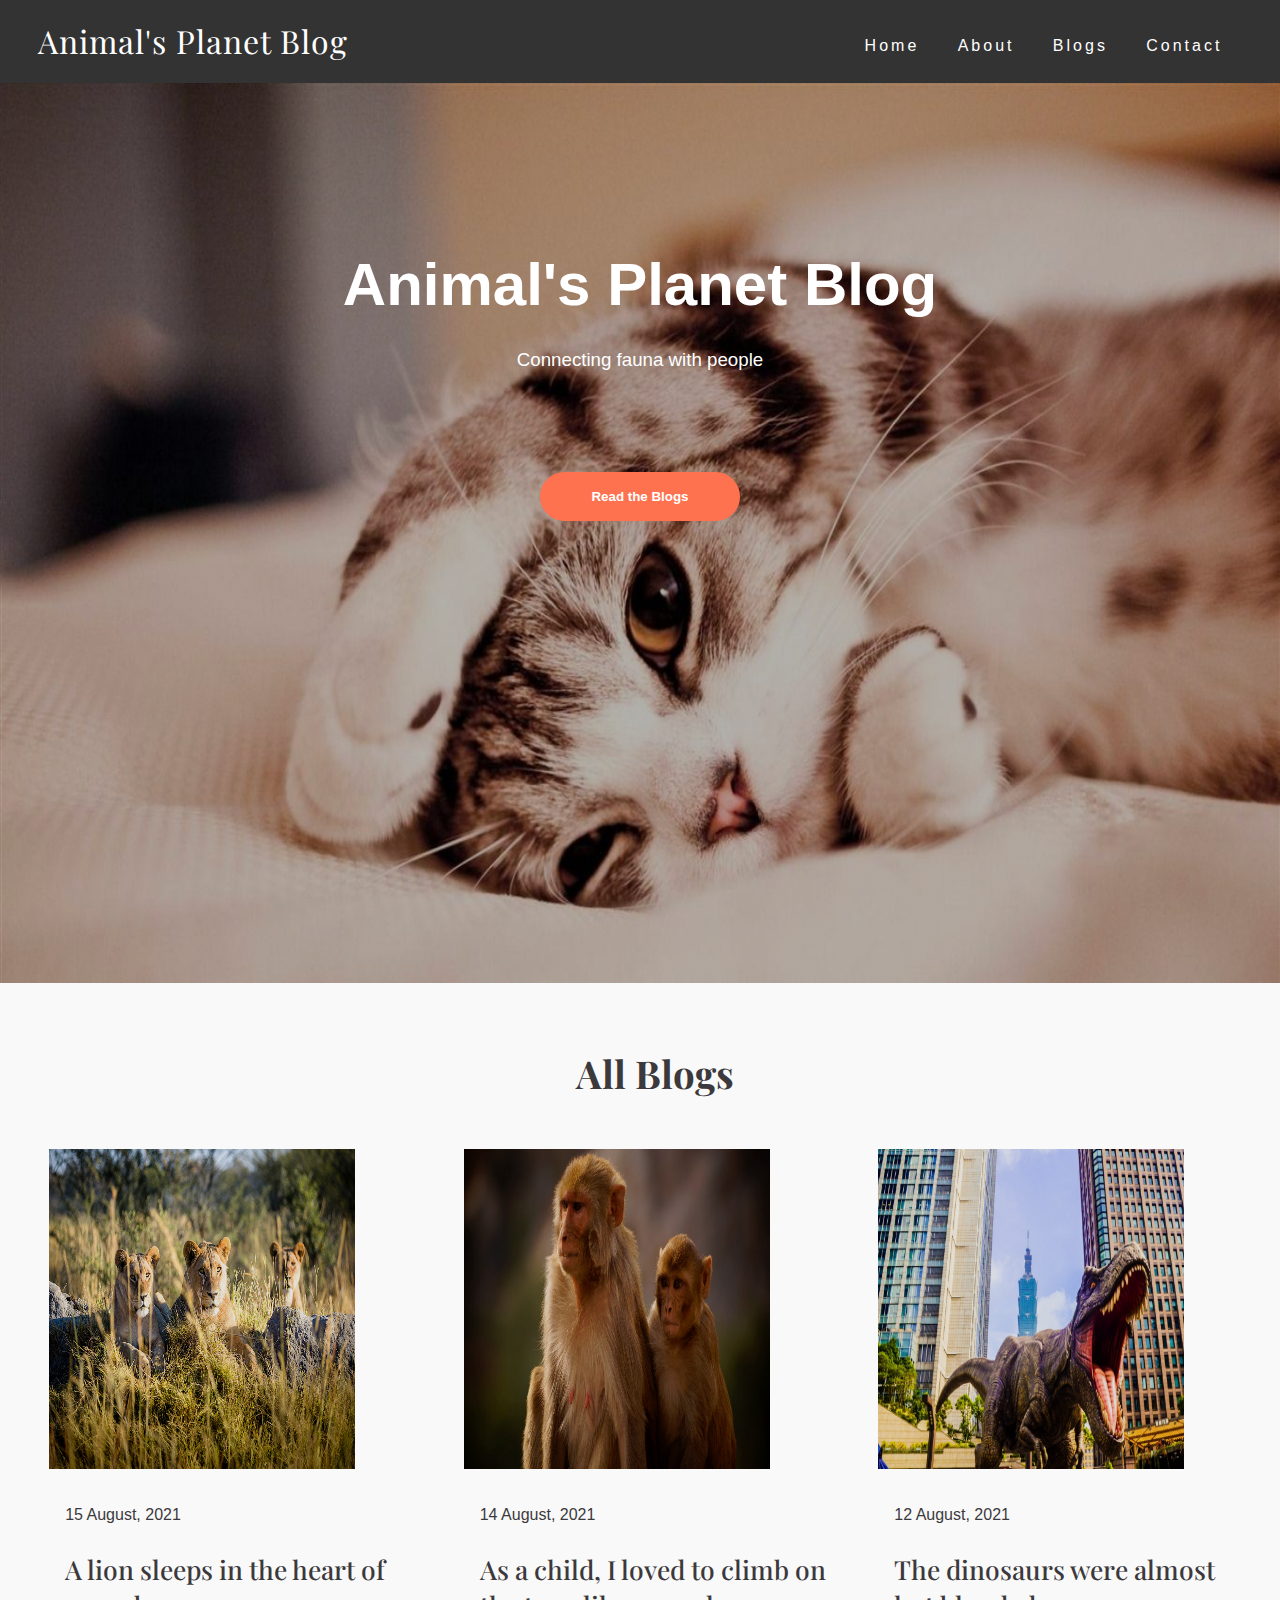
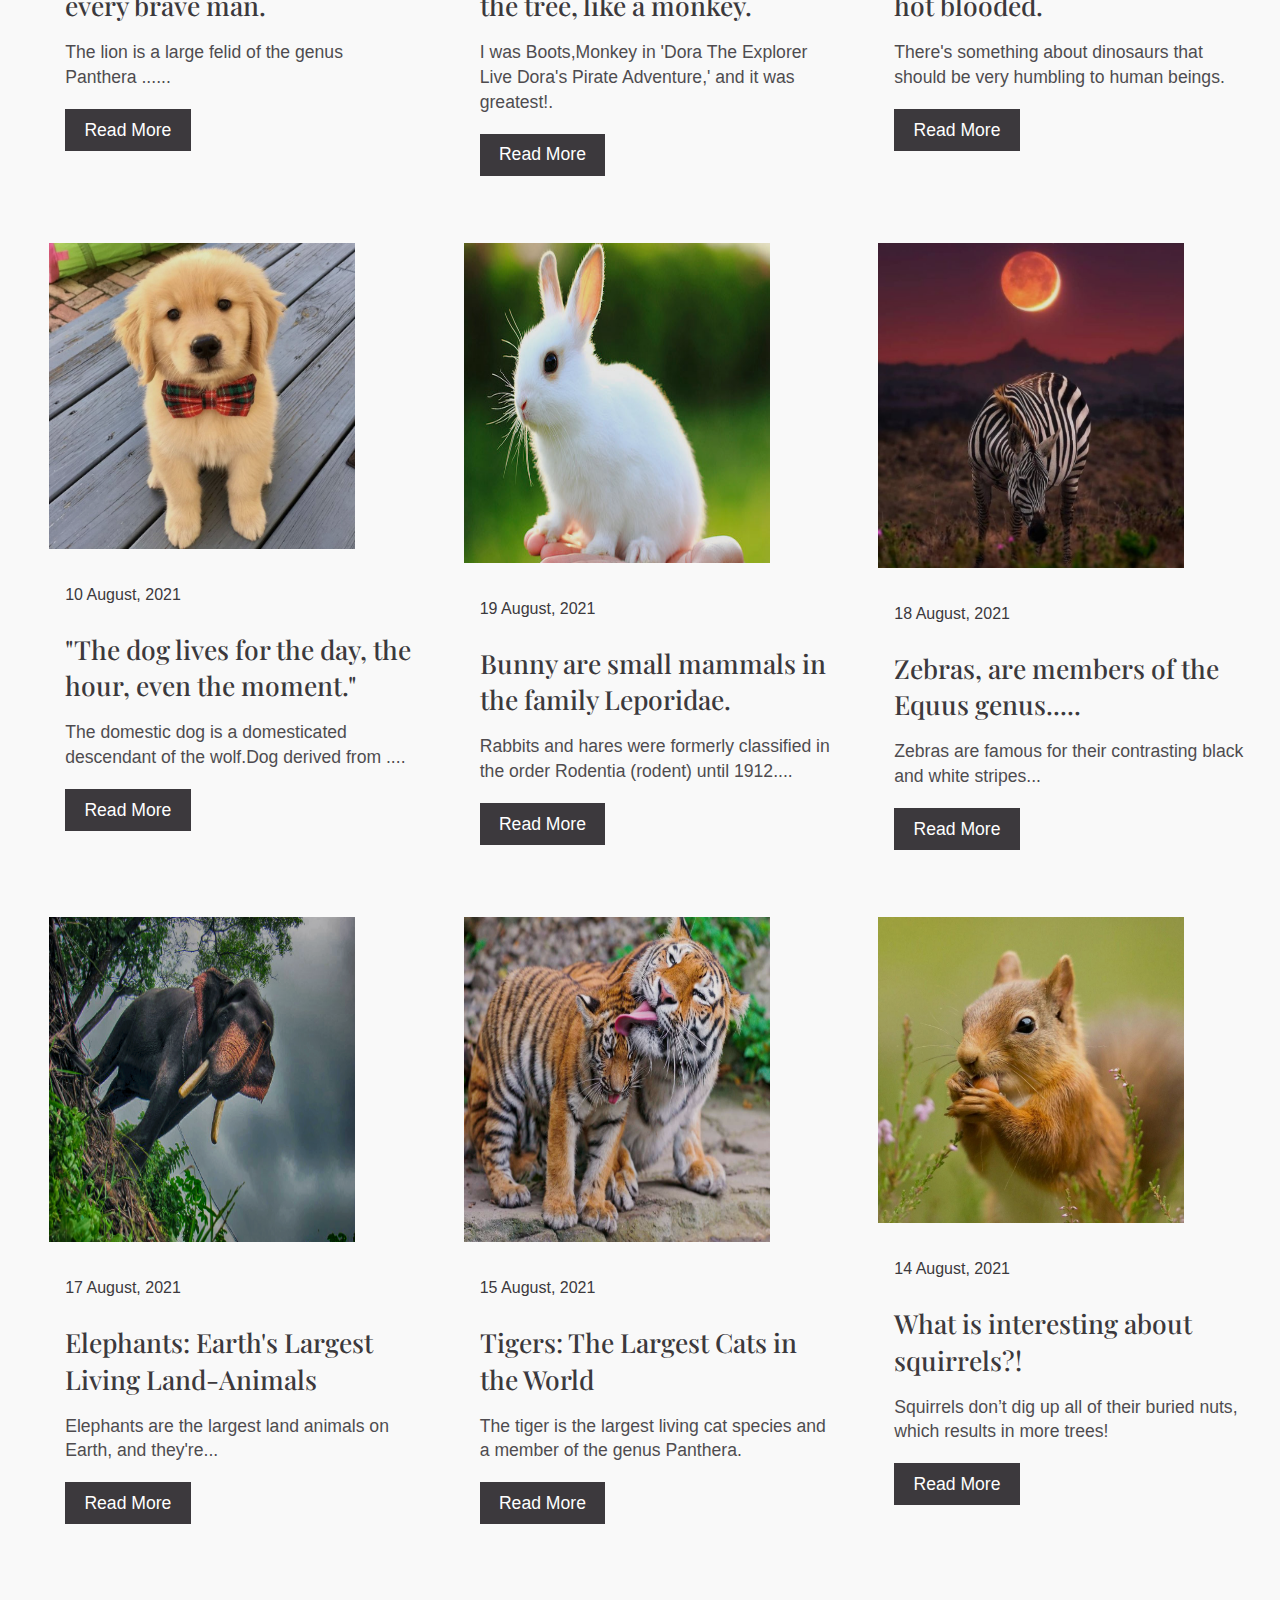
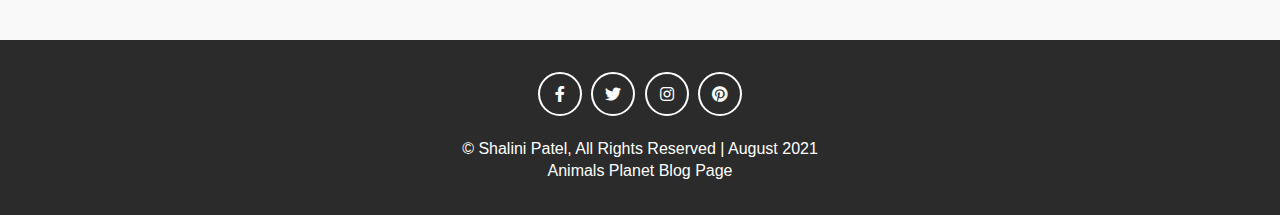
==== blogs.html @ 926a5ee8 "Add files via upload" ====
<!DOCTYPE html>
<html lang="en">

<head>
    <meta charset="UTF-8">
    <meta http-equiv="X-UA-Compatible" content="IE=edge">
    <meta name="viewport" content="width=device-width, initial-scale=1.0">
    <title>Blogs</title>
    <link rel="stylesheet" href="https://cdnjs.cloudflare.com/ajax/libs/font-awesome/5.14.0/css/all.min.css" />
    <link rel="stylesheet" href="style.css" />
    <link rel="stylesheet" href="blog.css" />
    <link rel="stylesheet" href="slide.css" />

</head>

<body>
    <nav class="navbar">
        <div class="container">
            <a href="index.html" class="navbar-brand">Animal's Planet Blog</a>
            <div class="navbar-nav">
                <a href="index.html">Home</a>
                <a href="index.html#about">About</a>
                <a href="blogs.html">Blogs</a>
                <a href="index.html#contact">Contact</a>
            </div>
        </div>
    </nav>

    <section onclick="slider()">
        <div class="banner">
            <div class="slider">
                <img src="images/backcat.jpg" id="slideImg">
            </div>
            <div class="overlay">
                <div class="content">
                    <h1> Animal's Planet Blog</h1>
                    <h3>Connecting fauna with people</h3>
                    <div>
                        <button type="button" onclick="document.location='#blog'">Read the Blogs</button>
                    </div>
                </div>
            </div>
        </div>
    </section>

    <!-- blog -->
    <section class="blog" id="blog">
        <div class="container">
            <div class="title">
                <h2>All Blogs</h2>
            </div>
            <div class="blog-content">

                <!-- item1 Lion-->
                <div class="blog-item">
                    <div class="blog-img">
                        <img src="images/lion2.jpg" height=320px alt="">
                    </div>
                    <div class="blog-text">
                        <span>15 August, 2021</span>
                        <h2>A lion sleeps in the heart of every brave man.</h2>
                        <p>The lion is a large felid of the genus Panthera ......</p>
                        <a href="blog1.html">Read More</a>
                    </div>
                </div>
                <!-- end of item -->

                <!-- item2 Monkey -->
                <div class="blog-item">
                    <div class="blog-img">
                        <img src="images/monkeylog.webp" height=320px alt="">
                    </div>
                    <div class="blog-text">
                        <span>14 August, 2021</span>
                        <h2>As a child, I loved to climb on the tree, like a monkey.</h2>
                        <p>I was Boots,Monkey in 'Dora The Explorer Live Dora's Pirate Adventure,' and it was
                            greatest!.<br></p>
                        <a href="blog2.html">Read More</a>
                    </div>
                </div>
                <!-- end of item -->

                <!-- item3 Dinosaur -->
                <div class="blog-item">
                    <div class="blog-img">
                        <img src="images/dinosaur.jpeg" height=320px alt="">
                    </div>
                    <div class="blog-text">
                        <span>12 August, 2021</span>
                        <h2>The dinosaurs were almost hot blooded.</h2>
                        <p>There's something about dinosaurs that should be very humbling to human beings. </p>
                        <a href="blog3.html">Read More</a>
                    </div>
                </div>
                <!-- end of item -->

                <!-- item4 dog -->
                <div class="blog-item">
                    <div class="blog-img">
                        <img src="images/dog3.jpg" alt="">
                    </div>
                    <div class="blog-text">
                        <span>10 August, 2021</span>
                        <h2>"The dog lives for the day, the hour, even the moment." </h2>
                        <p>The domestic dog is a domesticated descendant of the wolf.Dog derived from ....</p>
                        <a href="blog4.html">Read More</a>
                    </div>
                </div>
                <!-- end of item -->

                <!-- item5 rabbit -->
                <div class="blog-item">
                    <div class="blog-img">
                        <img src="images/itchiii2.jpg" height="320px" alt="">
                    </div>
                    <div class="blog-text">
                        <span>19 August, 2021</span>
                        <h2>Bunny are small mammals in the family Leporidae.</h2>
                        <p>Rabbits and hares were formerly classified in the order Rodentia (rodent) until 1912....</p>
                        <a href="blog5.html">Read More</a>
                    </div>
                </div>
                <!-- end of item -->

                <!-- item6 zebra -->
                <div class="blog-item">
                    <div class="blog-img">
                        <img src="images/blog-Zebra.png" height=325px alt="">
                    </div>
                    <div class="blog-text">
                        <span>18 August, 2021</span>
                        <h2>Zebras, are members of the Equus genus.....</h2>
                        <p>Zebras are famous for their contrasting black and white stripes...</p>
                        <a href="blog6.html">Read More</a>
                    </div>
                </div>
                <!-- end of item -->

                <!-- item7 elephants -->
                <div class="blog-item">
                    <div class="blog-img">
                        <img src="images/elephant1.jpg" height=325px alt="">
                    </div>
                    <div class="blog-text">
                        <span>17 August, 2021</span>
                        <h2>Elephants: Earth's Largest Living Land-Animals</h2>
                        <p>Elephants are the largest land animals on Earth, and they're...</p>
                        <a href="blog7.html">Read More</a>
                    </div>
                </div>
                <!-- end of item -->

                <!-- item8 tiger -->
                <div class="blog-item">
                    <div class="blog-img">
                        <img src="images/tiger2.jpg" height=325px alt="">
                    </div>
                    <div class="blog-text">
                        <span>15 August, 2021</span>
                        <h2>Tigers: The Largest Cats in the World</h2>
                        <p>The tiger is the largest living cat species and a member of the genus Panthera.</p>
                        <a href="blog8.html">Read More</a>
                    </div>
                </div>
                <!-- end of item -->

                <!-- item9 squirrel -->
                <div class="blog-item">
                    <div class="blog-img">
                        <img src="images/squirrel4.jpg" alt="">
                    </div>
                    <div class="blog-text">
                        <span>14 August, 2021</span>
                        <h2>What is interesting about squirrels?!</h2>
                        <p>Squirrels don’t dig up all of their buried nuts, which results in more trees!</p>
                        <a href="blog9.html">Read More</a>
                    </div>
                </div>
                <!-- end of item -->




            </div>
        </div>
    </section>

    <!-- footer -->
    <footer>
        <div class="social-links">
            <a href="#"><i class="fab fa-facebook-f"></i></a>
            <a href="#"><i class="fab fa-twitter"></i></a>
            <a href="#"><i class="fab fa-instagram"></i></a>
            <a href="#"><i class="fab fa-pinterest"></i></a>
        </div>
        <span>© Shalini Patel, All Rights Reserved | August 2021</span>
        <br>
        <span>Animals Planet Blog Page</span>
    </footer>
    <!-- end of footer -->

    <script>
        var slideImg = document.getElementById("slideImg");
        var images = new Array(
            "images/deer.jpeg",
            "images/monkeyslide.jpg",
            "images/dogslide.jpg",
            "images/catslide1.jpg",
            "images/tigerslide.jpg",
          
            
        );

        var len = images.length;
        var i = 0;

        function slider() {
            if (i > len - 1) {
                i = 0;
            }
            slideImg.src = images[i];
            i++;
            setTimeout('slider()', 500);
        }
    </script>
    <script src="like.js"></script>
</body>

</html>
---- style.css ----
@import url('https://fonts.googleapis.com/css2?family=Playfair+Display:wght@500;600;700;800;900&family=Quicksand:wght@300;400;500;600;700&display=swap');

:root{
    --Playfair: 'Playfair Display', serif;
    --Quicksand: 'Quicksand', sans-serif;
    --Roboto: 'Roboto', sans-serif;
    --dark: #3c393d;
    --exDark: #2b2b2b;
}
*{
    padding: 0;
    margin: 0;
    font-family: var(--Quicksand);
}
body{
    line-height: 1.4;
    color: var(--dark);
}
img{
    width: 100%;
    display: block;
}
.container{
    max-width: 1320px;
    margin: 0 auto;
    padding: 0 1.2rem;
}

/* header */
header{
    min-height: 100vh;
    background: linear-gradient(rgba(0, 0, 0, 0.4), rgba(0, 0, 0, 0.4)), url(images/computer.jpg) center/cover no-repeat fixed;
    display: flex;
    flex-direction: column;
    justify-content: stretch;
}
.navbar{
    background: rgba(0, 0, 0, 0.8);
    padding: 1.2rem;
    position:relative;
    width: 97%;
}
.navbar-brand{
    color: #fff;
    font-size: 2rem;
    display: block;
    text-align: center;
    text-decoration: none;
    font-family: var(--Playfair);
    letter-spacing: 1px;
}
.navbar-nav{
    display:flex;
    padding: 0.8rem 0 0.2rem 0;
    text-align: center;
}
.navbar-nav a{
    font-family: var(--Roboto);
    letter-spacing: 1px;
    font-weight: 510;
    color: #fff;
    text-decoration: none;
    display: inline-block;
    padding: 3px 22px;
    border-radius: 20px;
    letter-spacing: 3px;
    transition: opacity 0.5s ease;
}
.navbar-nav a:hover{
    color: black;
    background-color: white;
    opacity: 0.7;
}
.navbar-nav a:active{
    color: black;
    background-color: white;
    opacity: 0.7;
}
.banner{
    flex: 1;
    display: flex;
    align-items: center;
    justify-content: center;
    text-align: center;
    color: #fff;
}
.banner-title{
    font-size: 3rem;
    font-family: var(--Playfair);
    line-height: 1.2;
}
.banner p{
    padding: 1rem 0 2rem 0;
    font-size: 1.7rem;
    text-transform: capitalize;
    font-family: var(--Roboto);
    font-weight: 300;
    word-spacing: 2px;
}

@media screen and (max-width: 1024px){
    nav .container{
        display:flex;
        flex-direction: column;
        align-items: center;
    }
    nav.navbar{
        height: 70px;
    }
}

/* blog */
.blog{
    background: #f9f9f9;
    padding: 3rem 0;
    padding-left: 30px;
}

.title{
    text-align: center;
    padding: 1rem 0;
}
.title h2{
    font-family: var(--Playfair);
    font-size: 2.4rem;
}

.blog-content{
    margin: 2rem 0;
}

.blog-img{
    position: relative;
    overflow: hidden;
}

.blog-img::after{
    position: absolute;
    content: "";
    top: 0;
    left: 0;
    width: 100%;
    height: 100%;
    background: rgba(0, 0, 0, 0.1);
}

.blog-img img{
    transition:  all 0.5s ease;
}

.blog-item:hover img{
    transform: scale(1.2);
}

.blog-text{
    margin: 2.2rem 0;
    padding: 0 1rem;
}

.blog-text span{
    font-weight: 300;
    display: block;
    padding-bottom: 0.5rem;
}
.blog-text h2{
    font-family: var(--Playfair);
    padding: 1rem 0;
    font-size: 1.65rem;
    font-weight: 500;
}
.blog-text p{
    font-weight: 300;
    font-size: 1.1rem;
    opacity: 0.9;
    padding-bottom: 1.2rem;
}
.blog-text a{
    font-family: var(--Roboto);
    font-size: 1.1rem;
    text-decoration: none;
    color: var(--dark);
    display: inline-block;
    background: var(--dark);
    color: #fff;
    padding: 0.55rem 1.2rem;
    transition: all 0.5s ease;
}
.blog-text a:hover{
    background: var(--exDark);
}
.but{
    padding: 10px 0;
    display: flex;
    justify-content: flex-end;
}
button{
    width: 200px;
    padding: 15px 0;
    margin-left: 100px;
    text-align: center;
    margin: 0 10px;
    border-radius: 25px;
    font-weight: bold;
    border: 2px solid #fe7250;
    background: #fe7250;
    color:#fff;
    cursor:pointer;
    transition: background 0.5s;
  }
button:hover{
    background:transparent;
    border: 2px solid #fff;
  }

/* contact */
.container1{
    padding-top: 100px;
    background:#f9f9f9
}
.row h3 {
    font-family: 'Roboto', sans-serif, 'arial';
    font-weight: 600;
    font-size: 50px;
    color: rgb(46, 41, 41);
    text-align: center;
}
.row h4 {
    font-family: 'Roboto', sans-serif, 'arial';
    font-weight: 400;
    font-size: 20px;
    color: #9b9b9b;
    line-height: 1.5;
}

/* ///// inputs /////*/

input:focus ~ label, textarea:focus ~ label, input:valid ~ label, textarea:valid ~ label {
    font-size: 0.75em;
    color: #999;
    top: -5px;
    -webkit-transition: all 0.225s ease;
    transition: all 0.225s ease;
}

.styled-input {
    float: left;
    width: 293px;
    margin: 1rem 0;
    position: relative;
    border-radius: 4px;
}

@media only screen and (max-width: 768px){
    .styled-input {
        width:100%;
    }
}

.styled-input label {
    color: #999;
    padding: 1.3rem 30px 1rem 30px;
    position: absolute;
    top: -6px;
    left: 0;
    -webkit-transition: all 0.25s ease;
    transition: all 0.25s ease;
    pointer-events: none;
}

.styled-input.wide { 
    width: 650px;
    max-width: 100%;
}

input, textarea {
    padding: 15px;
    border: 0;
    width: 100%;
    font-size: 1rem;
    background-color: #2d2d2d;
    color: white;
    border-radius: 4px;
}

input:focus, textarea:focus { outline: 0; }

input:focus ~ span, textarea:focus ~ span {
    width: 100%;
    -webkit-transition: all 0.075s ease;
    transition: all 0.075s ease;
}

textarea {
    width: 100%;
    min-height: 10em;
}

.input-container {
    width: 650px;
    max-width: 100%;
    margin: 20px auto 25px auto;
}

.submit-btn {
    display:flex;
    padding: 7px 35px;
    border-radius: 60px;
    display: inline-block;
    background-color: #4b8cfb;
    color: white;
    font-size: 18px;
    cursor: pointer;
    box-shadow: 0 2px 5px 0 rgba(0,0,0,0.06),
              0 2px 10px 0 rgba(0,0,0,0.07);
    -webkit-transition: all 300ms ease;
    transition: all 300ms ease;
}
.submit-btn:hover {
    transform: translateY(1px);
    box-shadow: 0 1px 1px 0 rgba(0,0,0,0.10),
              0 1px 1px 0 rgba(0,0,0,0.09);
}
@media (max-width: 768px) {
    .submit-btn {
        width:100%;
        float: none;
        text-align:center;
    }
}
input[type=checkbox] + label {
  color: #ccc;
  font-style: italic;
} 
input[type=checkbox]:checked + label {
  color: #f00;
  font-style: normal;
}

/* about */
.about{
    height: 120px;
    background-image: linear-gradient(to left,#ff00cc,#5b5bb1);
    padding: 4.5rem 0;
    padding-bottom: 330px;
}
.container-abt{
    display:flex;
    flex-direction: column;
    text-align: center;
}
.about-title{
    color:#fff;
    font-family: var(--Roboto);
    font-size: 1.9rem;
    margin-bottom: 10px;
}
.about-para h3{
    color:rgb(247, 245, 245);
    margin-bottom: 3px;
}
.about-para p{
    color:rgb(238, 235, 235);
    margin-bottom: 3px;
}

/* footer */
footer{
    background: var(--exDark);
    color: #fff;
    text-align: center;
    padding: 2rem 0;
}
.social-links{
    display: flex;
    justify-content: center;
    margin-bottom: 1.4rem;
}
.social-links a{
    border: 2px solid #fff;
    color: #fff;
    display: block;
    width: 40px;
    height: 40px;
    display: flex;
    justify-content: center;
    align-items: center;
    border-radius: 50%;
    text-decoration: none;
    margin: 0 0.3rem;
    transition: all 0.5s ease;
}

.social-links a:hover{
    background: #fff;
    color: var(--exDark);
}

.footer span{
    margin-top: 0.1rem;
    display: block;
    font-family: var(--Playfair);
    letter-spacing: 2px;
}

/* Media Queries */
@media screen and (min-width: 540px){
    .navbar-nav a{
        padding-right: 1.2rem;
        padding-left: 1.2rem;
    }
    .banner-title{
        font-size: 5rem;
    }
}

@media screen and (min-width: 768px){
    .navbar .container{
        display: flex;
        align-items: center;
        justify-content: space-between;
    }
    .blog-content{
        display: grid;
        grid-template-columns: repeat(2, 1fr);
        gap: 2rem;
    }
}

@media screen and (min-width: 992px){
    .blog-content{
        grid-template-columns: repeat(3, 1fr);
    }
    .about-content{
        display: grid;
        grid-template-columns: repeat(2, 1fr);
        column-gap: 3rem;
        align-items: center;
    }
}
---- blog.css ----
@import url('https://fonts.googleapis.com/css2?family=Playfair+Display:wght@500;600;700;800;900&family=Quicksand:wght@300;400;500;600;700&display=swap');

:root{
    --Playfair: 'Playfair Display', serif;
    --Quicksand: 'Quicksand', sans-serif;
    --Roboto: 'Roboto', sans-serif;
}

.blog-img-container {
	text-align: center;
}
section.blog-container {
	padding: 0 10px;
	padding-left: 30px;
}
.blog-img {
	width: 80%;
	margin-bottom: 2rem;
}
body {
    font-family: var(--Playfair);
}
h1.blog-title {
	font-family: var(--Roboto);
	font-size: 3rem;
	max-width: 70%;
	margin: 50px 0;
	margin-bottom: 3rem;
}
.blog-container p {
	font-size: 1.4rem;
	margin-bottom: 1rem;
	font-weight: 300;
}
h2.blog-subtitle {
	font-size: 2rem;
	max-width: 80%;
	margin: 30px 0;
	margin-top: 3rem;
}
.blog-review {
	display:flex;
	flex-direction: column;
	padding: 0 70px;
}
ul{
	padding-left: 40px;
}
.like {
	font-size: 2rem;
	margin-bottom: 1rem;
	padding-left: 60px;
}
.like i {
	color:tomato;
	height:20px;
}
.comment-box{
	top: 50%;
	left: 50%;
	width: 500px;
	padding-top: 10px;
	padding-left: 60px;
	padding-bottom: 30px;
}
.comment-box input{
	width: 100%;
	height: 50px;
	padding: 0 20px;
	margin-bottom: 15px;
	border-radius: 5px;
	border: 1px solid #3d6369;
}
.comment-box input:focus{
	border: 1px solid #000;
	outline: 0;
}
.comment-box textarea{
	width: 100%;
	height: 150px;
	padding: 15px 20px;
	margin-bottom: 15px;
	border-radius: 5px;
	border: 1px solid #86b0b6;
}
.comment-box textarea:focus{
	border: 1px solid #000;
	outline: 0;
}
.comment-box button{
	border: 0;
	padding: 10px 30px;
	background: #86b0b6;
	font-size: 18px;
	border-radius: 5px;
	color: #fff;
}
.comment-box button:hover{
	background-color: #718a8e;
}
---- slide.css ----
*{
  margin: o;
  padding: 0;
  font-family: sans-serif;
}
.banner{
  width: 100%;
  height: 100vh;
  position: relative;
  overflow:hidden;
}
.slider{
  width: 100%;
  height: 100vh;
  position: absolute;
  top: 0;
}
#slideImg{
  width: 100%;
  height: 100%;
}
.overlay{
  width: 100%;
  height: 100vh;
  background: linear-gradient(rgba(0,0,0,0.3),rgba(0,0,0,0.3));
  position:absolute;
  top:0;
}
.content{
  width:60%;
  margin: 160px auto 0;
  text-align: center;
  color:#fff;
}
.content h1{
  font-size: 60px;
}
.content h3{
  width:80%;
  margin: 20px auto 100px;
  font-weight: 100;
  line-height: 25px;
}
button{
  width: 200px;
  padding: 15px 0;
  text-align: center;
  margin: 0 10px;
  border-radius: 25px;
  font-weight: bold;
  border: 2px solid #fe7250;
  background: #fe7250;
  color:#fff;
  cursor:pointer;
  transition: background 0.5s;
}
button:hover{
  background:transparent;
  border: 2px solid #fff;
}
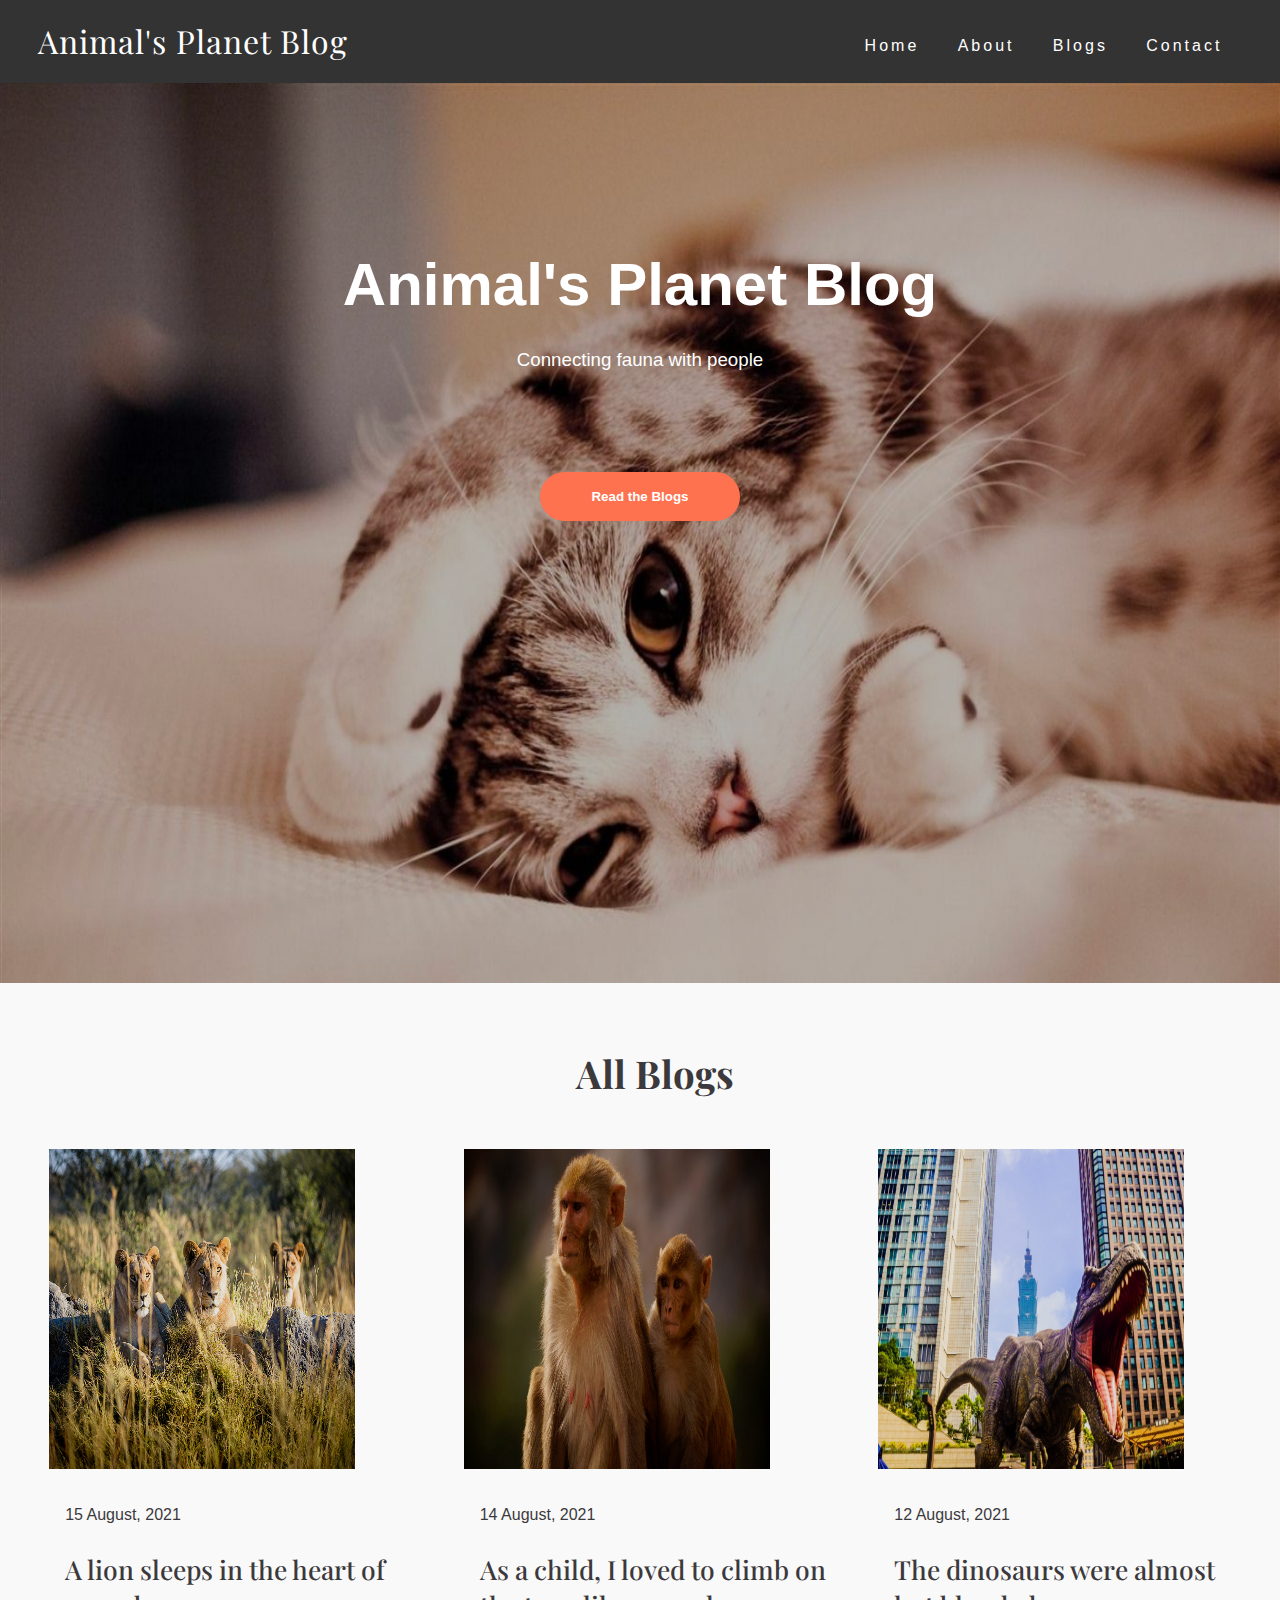
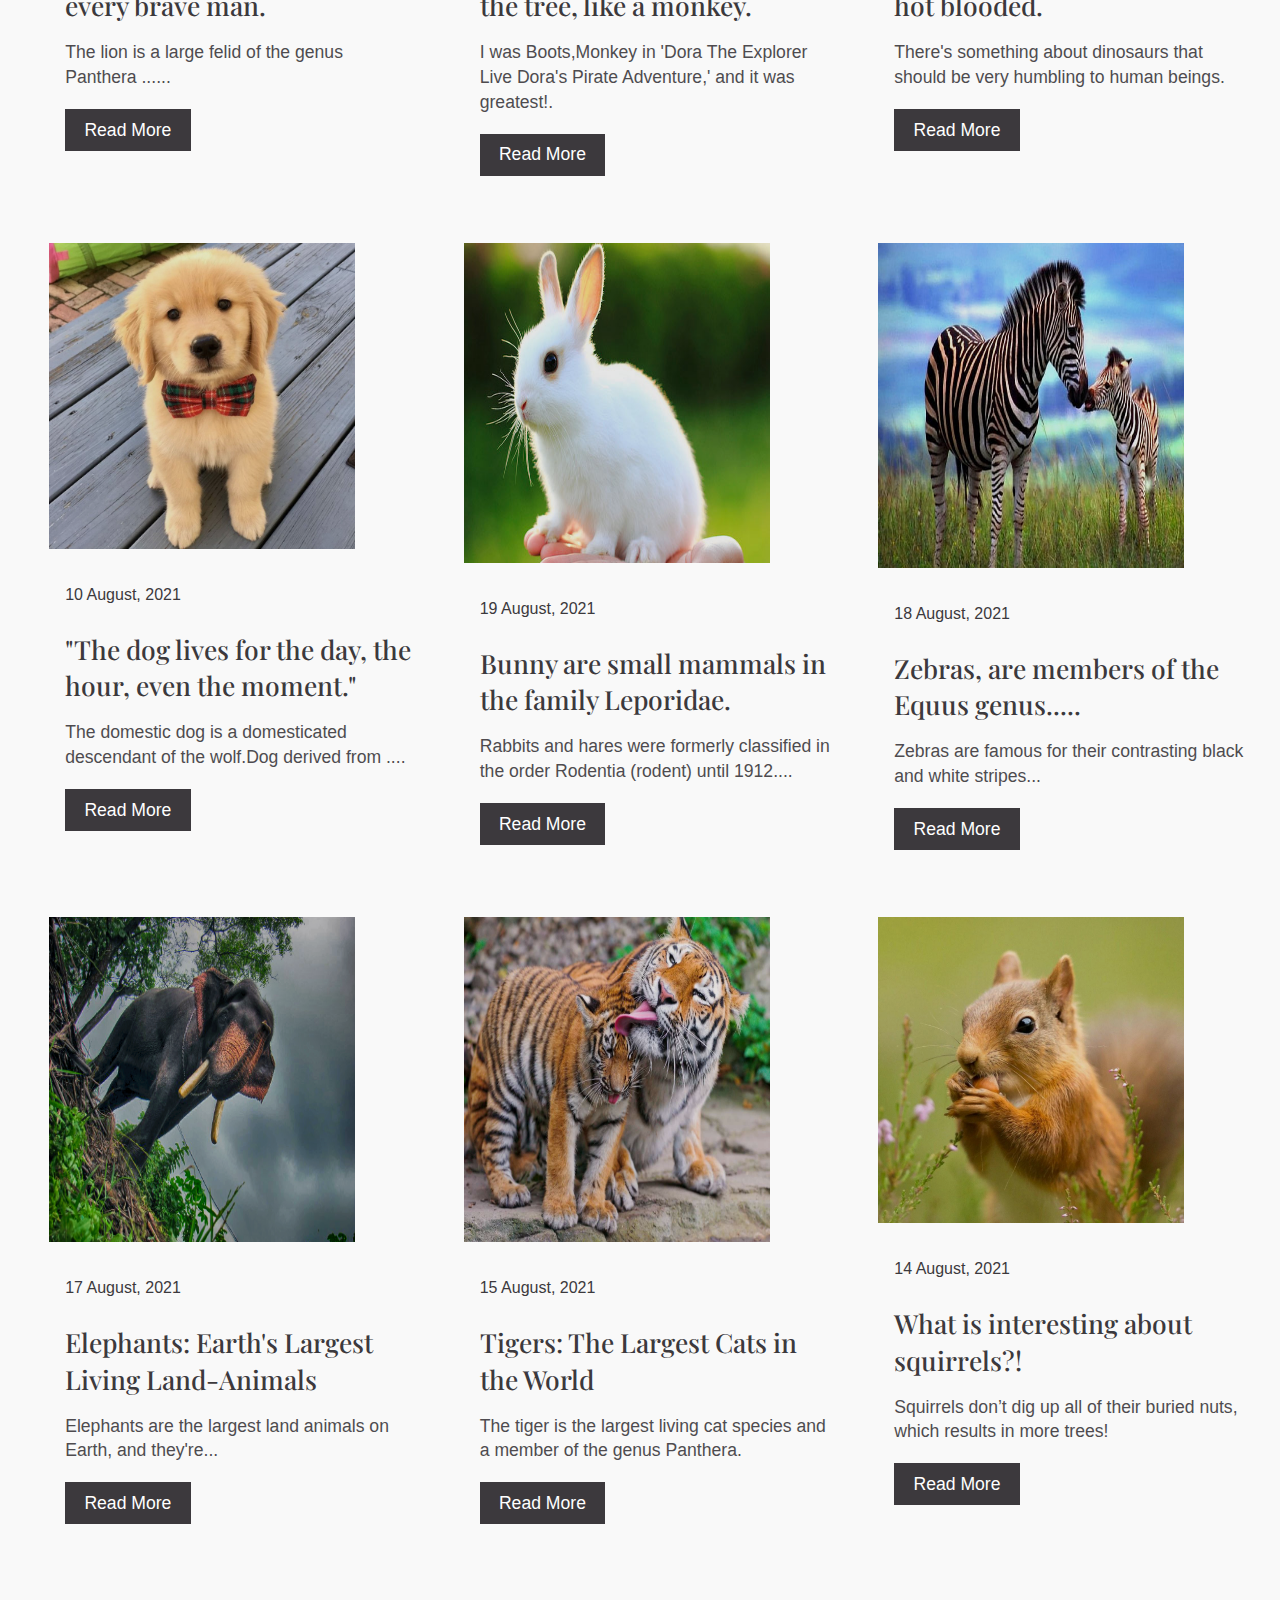
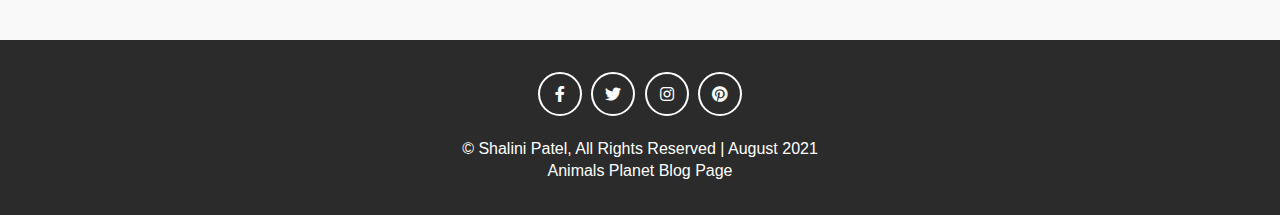
==== commit 9f06d348: "Update blogs.html" ====
--- a/blogs.html
+++ b/blogs.html
@@ -125,7 +125,7 @@
                 <!-- item6 zebra -->
                 <div class="blog-item">
                     <div class="blog-img">
-                        <img src="images/blog-Zebra.png" height=325px alt="">
+                        <img src="images/zebra.jpg" height=325px alt="">
                     </div>
                     <div class="blog-text">
                         <span>18 August, 2021</span>
@@ -226,4 +226,4 @@
     <script src="like.js"></script>
 </body>
 
-</html>+</html>
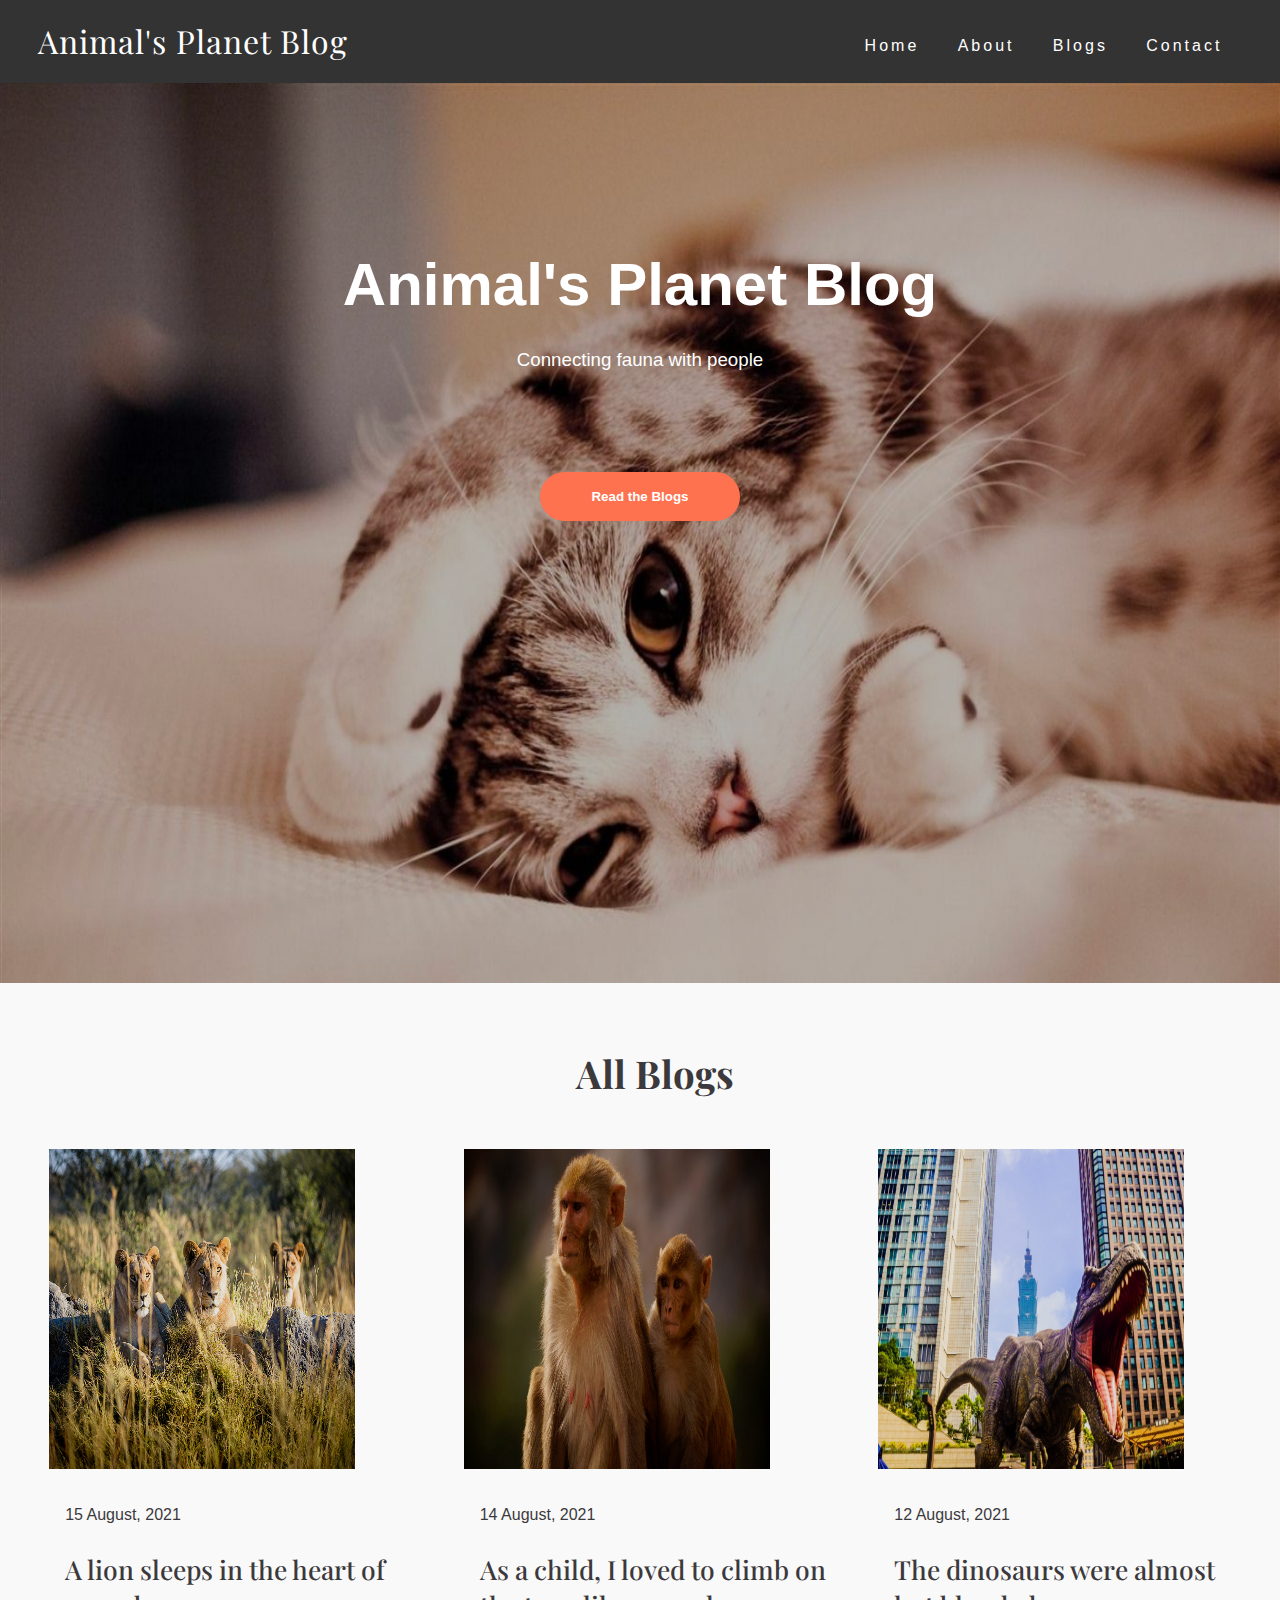
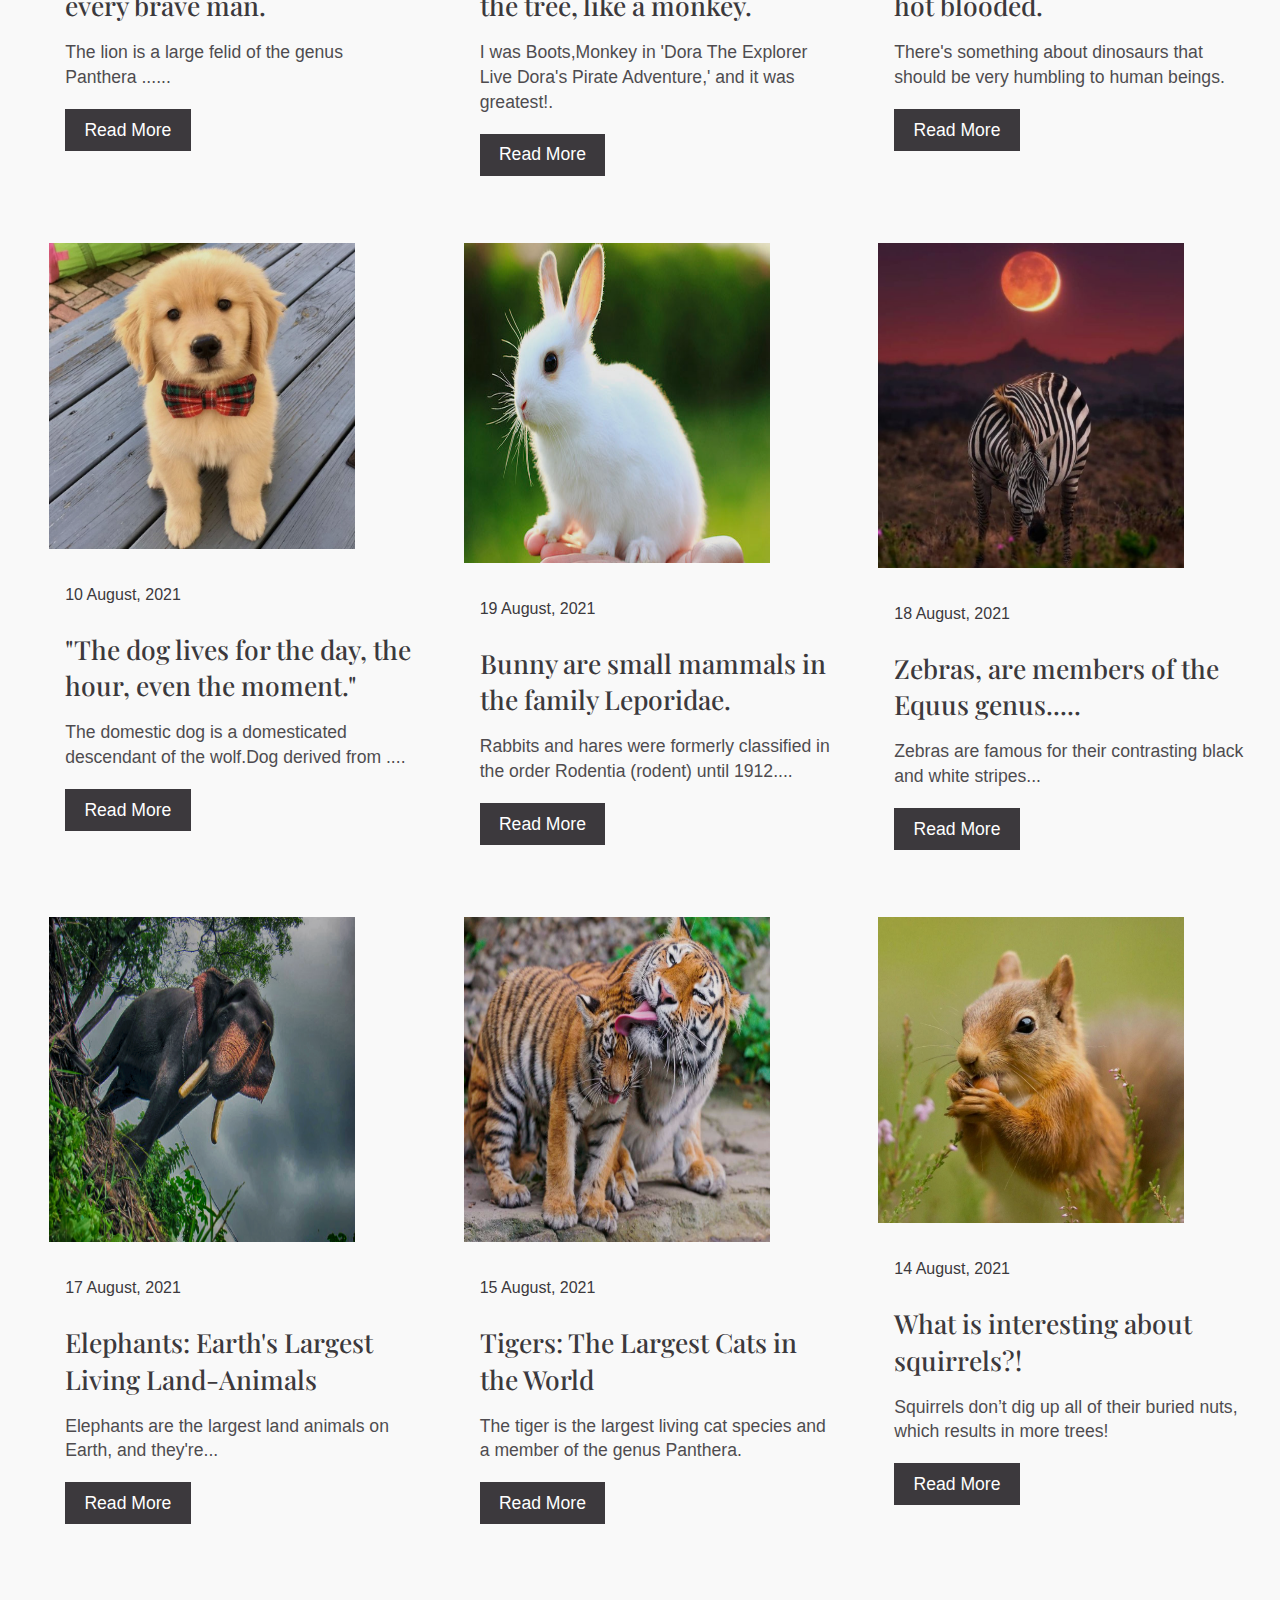
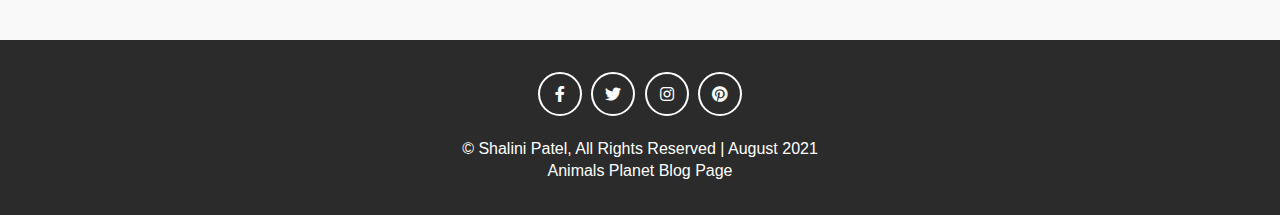
==== commit 1e76c74b: "Update blogs.html" ====
--- a/blogs.html
+++ b/blogs.html
@@ -125,7 +125,7 @@
                 <!-- item6 zebra -->
                 <div class="blog-item">
                     <div class="blog-img">
-                        <img src="images/zebra.jpg" height=325px alt="">
+                        <img src="images/blog-Zebra.png" height=325px alt="">
                     </div>
                     <div class="blog-text">
                         <span>18 August, 2021</span>
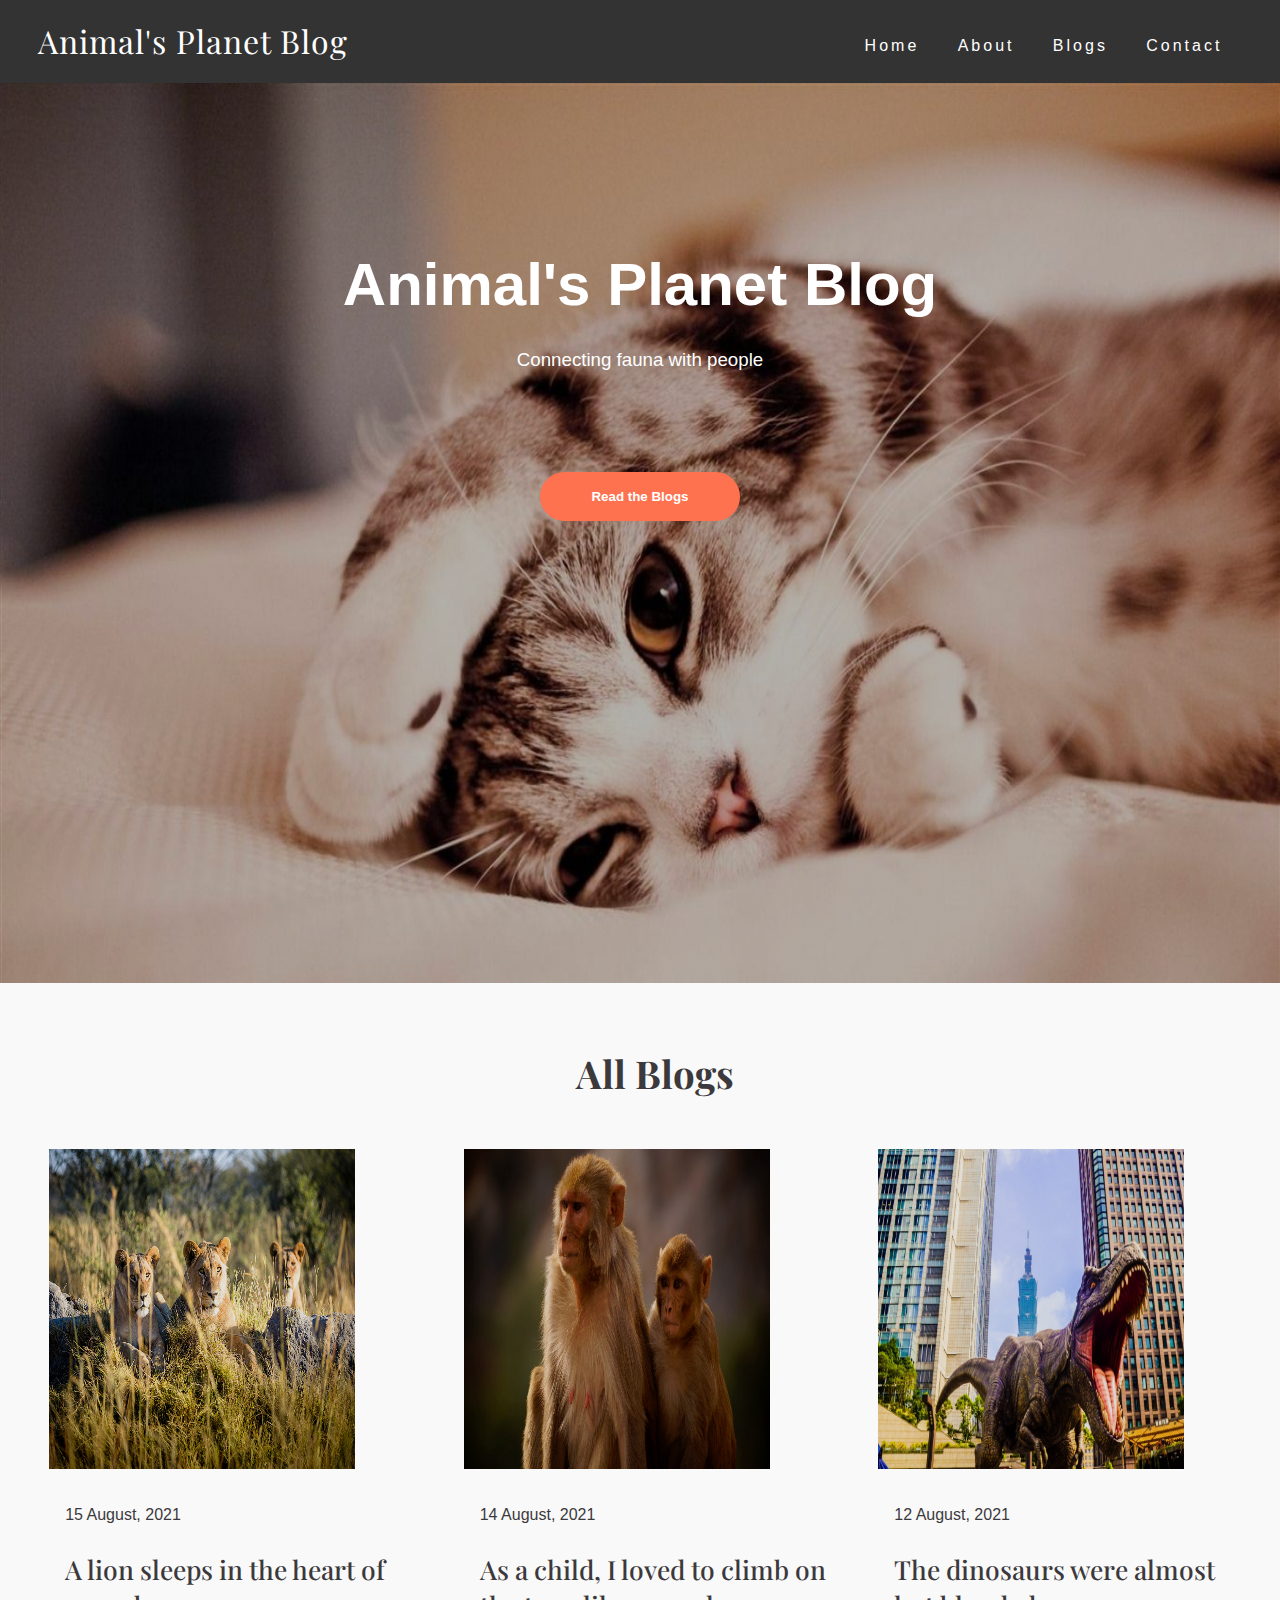
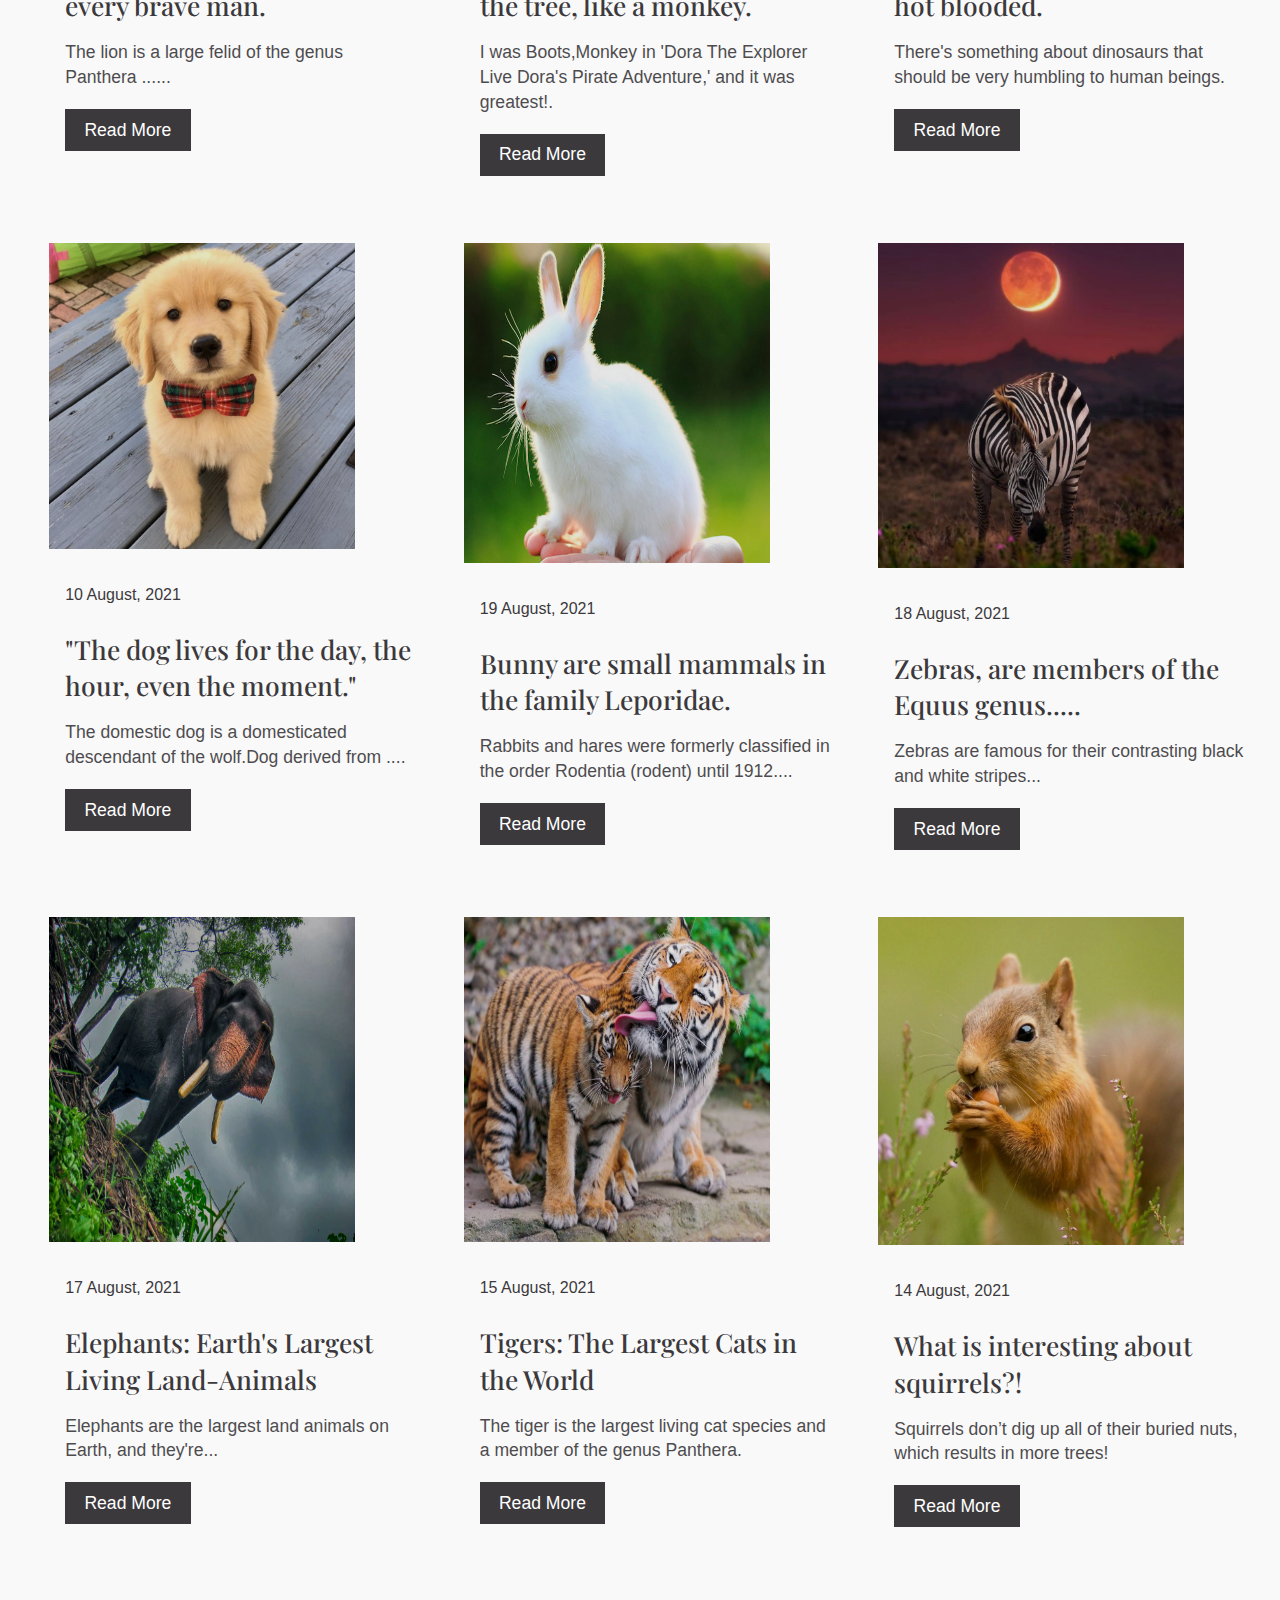
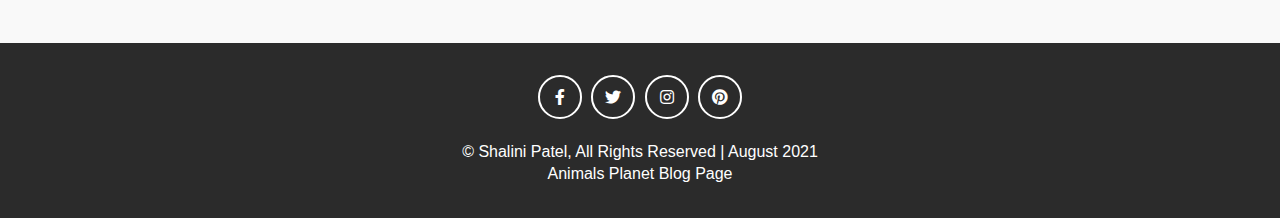
==== commit ea59d3f6: "Update blogs.html" ====
--- a/blogs.html
+++ b/blogs.html
@@ -167,7 +167,7 @@
                 <!-- item9 squirrel -->
                 <div class="blog-item">
                     <div class="blog-img">
-                        <img src="images/squirrel4.jpg" alt="">
+                        <img src="images/squirrel4.jpg"  height="328px" alt="">
                     </div>
                     <div class="blog-text">
                         <span>14 August, 2021</span>
